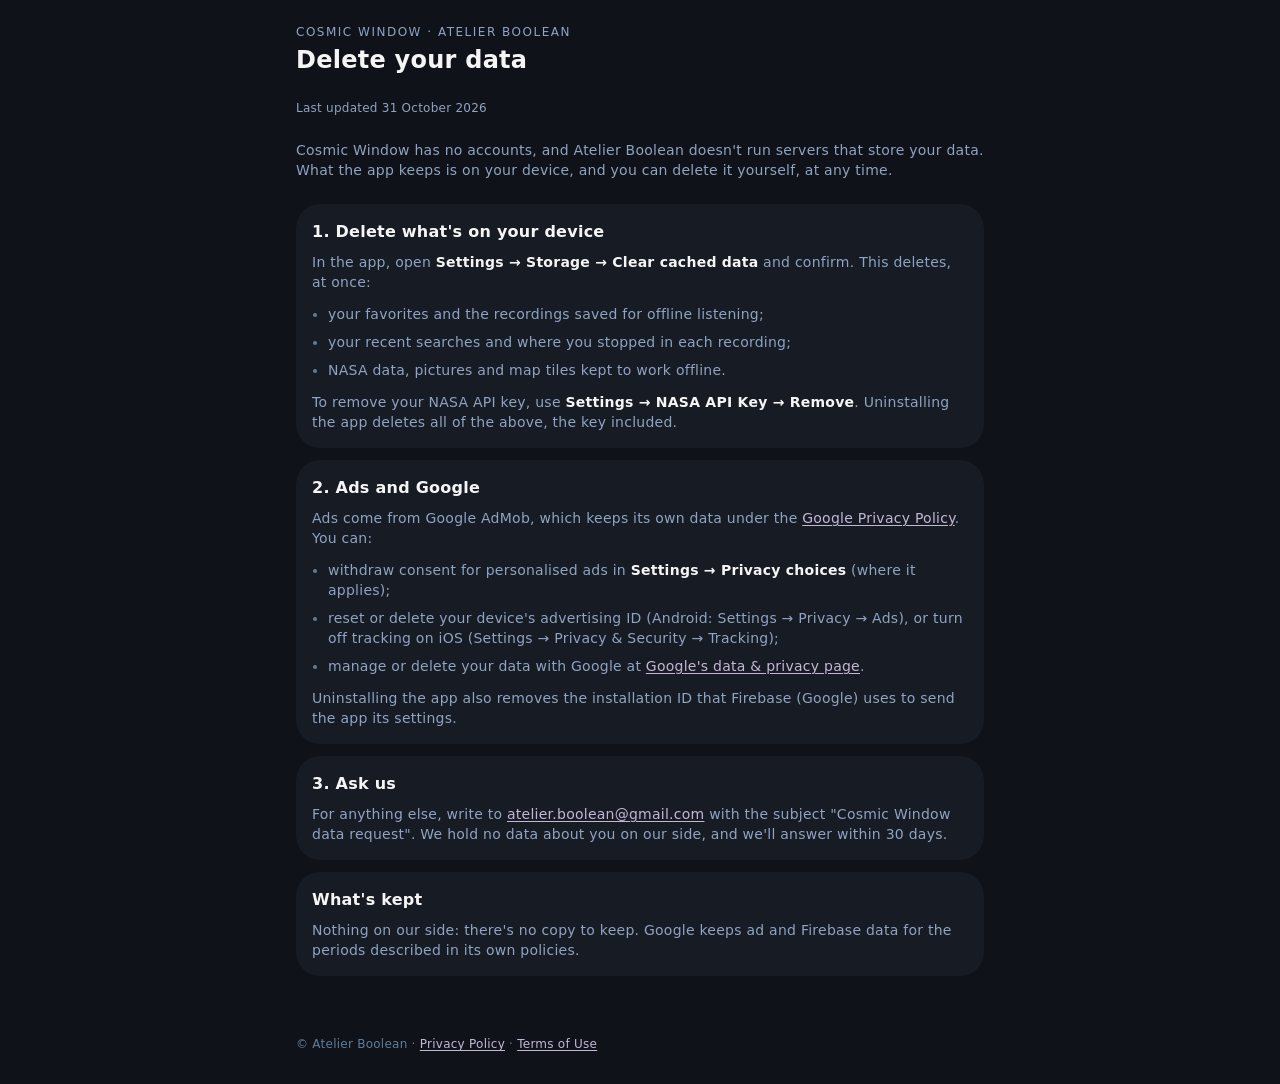
==== delete-data.html @ ecb5f743 "Added delete data doc" ====
<!doctype html>
<html lang="en">
<head>
  <meta charset="utf-8">
  <meta name="viewport" content="width=device-width, initial-scale=1">
  <title>Delete your data · Cosmic Window</title>
  <meta name="description" content="How to delete your data from Cosmic Window, by Atelier Boolean.">
  <link rel="stylesheet" href="style.css">
  <script>
    // Opened by the app (?app=1): it shows the title itself.
    if (new URLSearchParams(location.search).has('app')) {
      document.documentElement.classList.add('in-app');
    }
  </script>
</head>
<body>
  <header class="site-header">
    <p class="app-name">Cosmic Window · Atelier Boolean</p>
    <h1>Delete your data</h1>
  </header>

  <main>
    <p class="updated">Last updated 31 October 2026</p>
    <p class="intro">
      Cosmic Window has no accounts, and Atelier Boolean doesn't run servers
      that store your data. What the app keeps is on your device, and you can
      delete it yourself, at any time.
    </p>

    <section>
      <h2>1. Delete what's on your device</h2>
      <p>
        In the app, open <strong>Settings → Storage → Clear cached
        data</strong> and confirm. This deletes, at once:
      </p>
      <ul>
        <li>your favorites and the recordings saved for offline listening;</li>
        <li>your recent searches and where you stopped in each recording;</li>
        <li>NASA data, pictures and map tiles kept to work offline.</li>
      </ul>
      <p>
        To remove your NASA API key, use <strong>Settings → NASA API Key →
        Remove</strong>. Uninstalling the app deletes all of the above, the key
        included.
      </p>
    </section>

    <section>
      <h2>2. Ads and Google</h2>
      <p>
        Ads come from Google AdMob, which keeps its own data under the
        <a href="https://policies.google.com/privacy">Google Privacy Policy</a>.
        You can:
      </p>
      <ul>
        <li>
          withdraw consent for personalised ads in <strong>Settings → Privacy
          choices</strong> (where it applies);
        </li>
        <li>
          reset or delete your device's advertising ID (Android: Settings →
          Privacy → Ads), or turn off tracking on iOS (Settings → Privacy
          &amp; Security → Tracking);
        </li>
        <li>
          manage or delete your data with Google at
          <a href="https://myaccount.google.com/data-and-privacy">Google's data &amp; privacy page</a>.
        </li>
      </ul>
      <p>
        Uninstalling the app also removes the installation ID that Firebase
        (Google) uses to send the app its settings.
      </p>
    </section>

    <section>
      <h2>3. Ask us</h2>
      <p>
        For anything else, write to
        <a href="mailto:atelier.boolean@gmail.com?subject=Cosmic%20Window%20data%20request">atelier.boolean@gmail.com</a>
        with the subject "Cosmic Window data request". We hold no data about
        you on our side, and we'll answer within 30 days.
      </p>
    </section>

    <section>
      <h2>What's kept</h2>
      <p>
        Nothing on our side: there's no copy to keep. Google keeps ad and
        Firebase data for the periods described in its own policies.
      </p>
    </section>
  </main>

  <footer class="site-footer">
    © Atelier Boolean · <a href="privacy.html">Privacy Policy</a> ·
    <a href="terms.html">Terms of Use</a>
  </footer>
</body>
</html>
---- style.css ----
/* Cosmic Window's legal pages, in the app's dark theme. The values mirror
   the design system's tokens (DsDefaultColors.dark, a 4 px spacing and
   radius unit, the platform's system font), so the pages look the same in
   the app's webview and in a browser. */

:root {
  /* Colours (DsPalette, as mapped by DsDefaultColors.dark) */
  --background: #0f1218; /* inkBlack */
  --surface: #171b24; /* midnight */
  --surface-raised: #2e3544; /* dusk */
  --border: #2a3c5e; /* deepOceanBlue */
  --content-primary: #f5f5f5; /* offWhite */
  --content-secondary: #8fa3c2; /* mutedSkyBlue */
  --content-caption: #5e7d9b; /* oceanBlue */
  --accent: #c4b7d6; /* softPeriwinkle */
  --on-accent: #0f1218; /* inkBlack */

  /* Spacing: steps of a 4 px unit, named like the app's (s400 = 16 px) */
  --s100: 4px;
  --s200: 8px;
  --s300: 12px;
  --s400: 16px;
  --s600: 24px;
  --s800: 32px;
  --s1200: 48px;

  /* Corners */
  --r300: 12px;
  --r600: 24px;

  /* Type: body 14/20, titles as the app's title and headline roles */
  --body: 14px;
  --body-line: 20px;
  --small: 12px;
  --small-line: 16px;
  --title: 16px;
  --title-line: 24px;
  --headline: 24px;
  --headline-line: 32px;

  --page-width: 720px;

  color-scheme: dark;
}

* {
  box-sizing: border-box;
}

html {
  -webkit-text-size-adjust: 100%;
  text-size-adjust: 100%;
}

body {
  margin: 0;
  background: var(--background);
  color: var(--content-primary);
  font-family: system-ui, -apple-system, "Segoe UI", Roboto, sans-serif;
  font-size: var(--body);
  line-height: var(--body-line);
  letter-spacing: 0.25px;
}

main {
  max-width: var(--page-width);
  margin: 0 auto;
  padding: var(--s400) var(--s400) var(--s1200);
}

/* The page's own header, hidden when the app shows the page under its own
   title (?app=1). */
.site-header {
  max-width: var(--page-width);
  margin: 0 auto;
  padding: var(--s600) var(--s400) 0;
}

.in-app .site-header,
.in-app .site-footer {
  display: none;
}

.app-name {
  margin: 0 0 var(--s100);
  color: var(--content-secondary);
  font-size: var(--small);
  line-height: var(--small-line);
  letter-spacing: 1.5px;
  text-transform: uppercase;
}

h1 {
  margin: 0;
  font-size: var(--headline);
  line-height: var(--headline-line);
  font-weight: 600;
}

.updated {
  margin: var(--s200) 0 var(--s600);
  color: var(--content-secondary);
  font-size: var(--small);
  line-height: var(--small-line);
}

.in-app .updated {
  margin-top: 0;
}

.intro {
  margin: 0 0 var(--s600);
  color: var(--content-secondary);
}

/* A section reads like one of the app's Settings cards. */
section {
  margin: 0 0 var(--s300);
  padding: var(--s400);
  background: var(--surface);
  border-radius: var(--r600);
}

h2 {
  margin: 0 0 var(--s200);
  font-size: var(--title);
  line-height: var(--title-line);
  font-weight: 600;
}

h3 {
  margin: var(--s400) 0 var(--s100);
  font-size: var(--body);
  line-height: var(--body-line);
  font-weight: 600;
}

p,
ul {
  margin: 0 0 var(--s300);
  color: var(--content-secondary);
}

section > :last-child {
  margin-bottom: 0;
}

ul {
  padding-left: var(--s400);
}

li {
  margin-bottom: var(--s200);
}

li::marker {
  color: var(--content-caption);
}

strong {
  color: var(--content-primary);
  font-weight: 600;
}

a {
  color: var(--accent);
  text-decoration-thickness: 1px;
  text-underline-offset: 2px;
}

/* The landing page's two links, as the app's list rows. */
.links {
  margin: 0;
  padding: 0;
  list-style: none;
}

.links a {
  display: block;
  padding: var(--s400);
  color: var(--content-primary);
  font-size: var(--title);
  line-height: var(--title-line);
  text-decoration: none;
}

.links li {
  margin: 0 0 var(--s300);
  background: var(--surface);
  border-radius: var(--r600);
}

.site-footer {
  max-width: var(--page-width);
  margin: 0 auto;
  padding: 0 var(--s400) var(--s800);
  color: var(--content-caption);
  font-size: var(--small);
  line-height: var(--small-line);
}
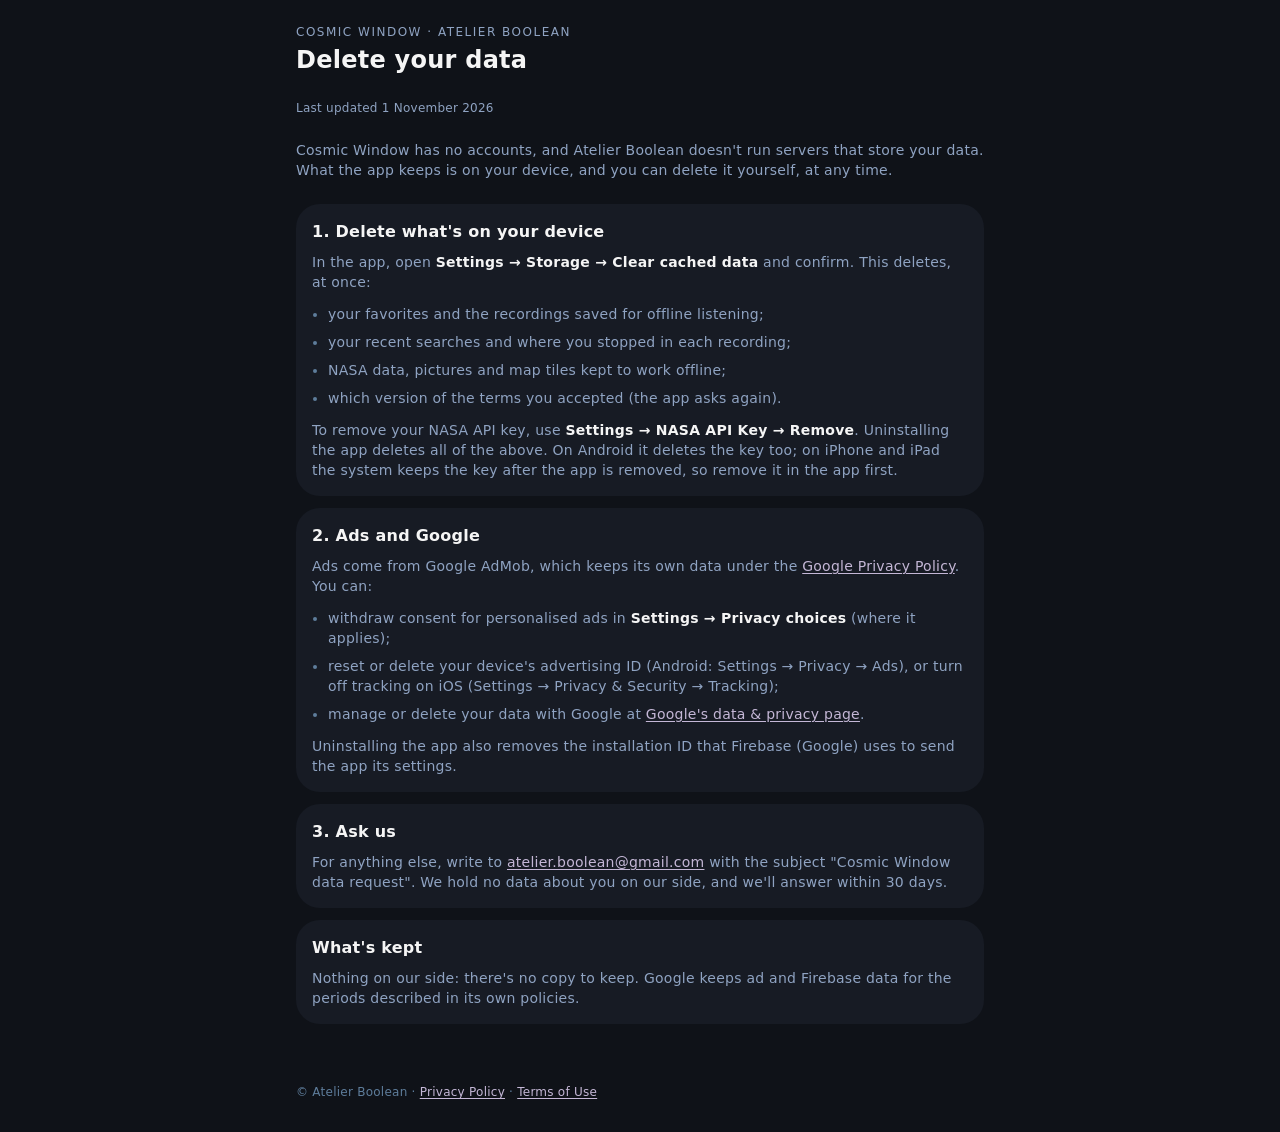
==== commit 45917b83: "Link the OpenStreetMap credit to its copyright page" ====
--- a/delete-data.html
+++ b/delete-data.html
@@ -20,7 +20,7 @@
   </header>
 
   <main>
-    <p class="updated">Last updated 31 October 2026</p>
+    <p class="updated">Last updated 1 November 2026</p>
     <p class="intro">
       Cosmic Window has no accounts, and Atelier Boolean doesn't run servers
       that store your data. What the app keeps is on your device, and you can
@@ -36,12 +36,14 @@
       <ul>
         <li>your favorites and the recordings saved for offline listening;</li>
         <li>your recent searches and where you stopped in each recording;</li>
-        <li>NASA data, pictures and map tiles kept to work offline.</li>
+        <li>NASA data, pictures and map tiles kept to work offline;</li>
+        <li>which version of the terms you accepted (the app asks again).</li>
       </ul>
       <p>
         To remove your NASA API key, use <strong>Settings → NASA API Key →
-        Remove</strong>. Uninstalling the app deletes all of the above, the key
-        included.
+        Remove</strong>. Uninstalling the app deletes all of the above. On
+        Android it deletes the key too; on iPhone and iPad the system keeps
+        the key after the app is removed, so remove it in the app first.
       </p>
     </section>
 
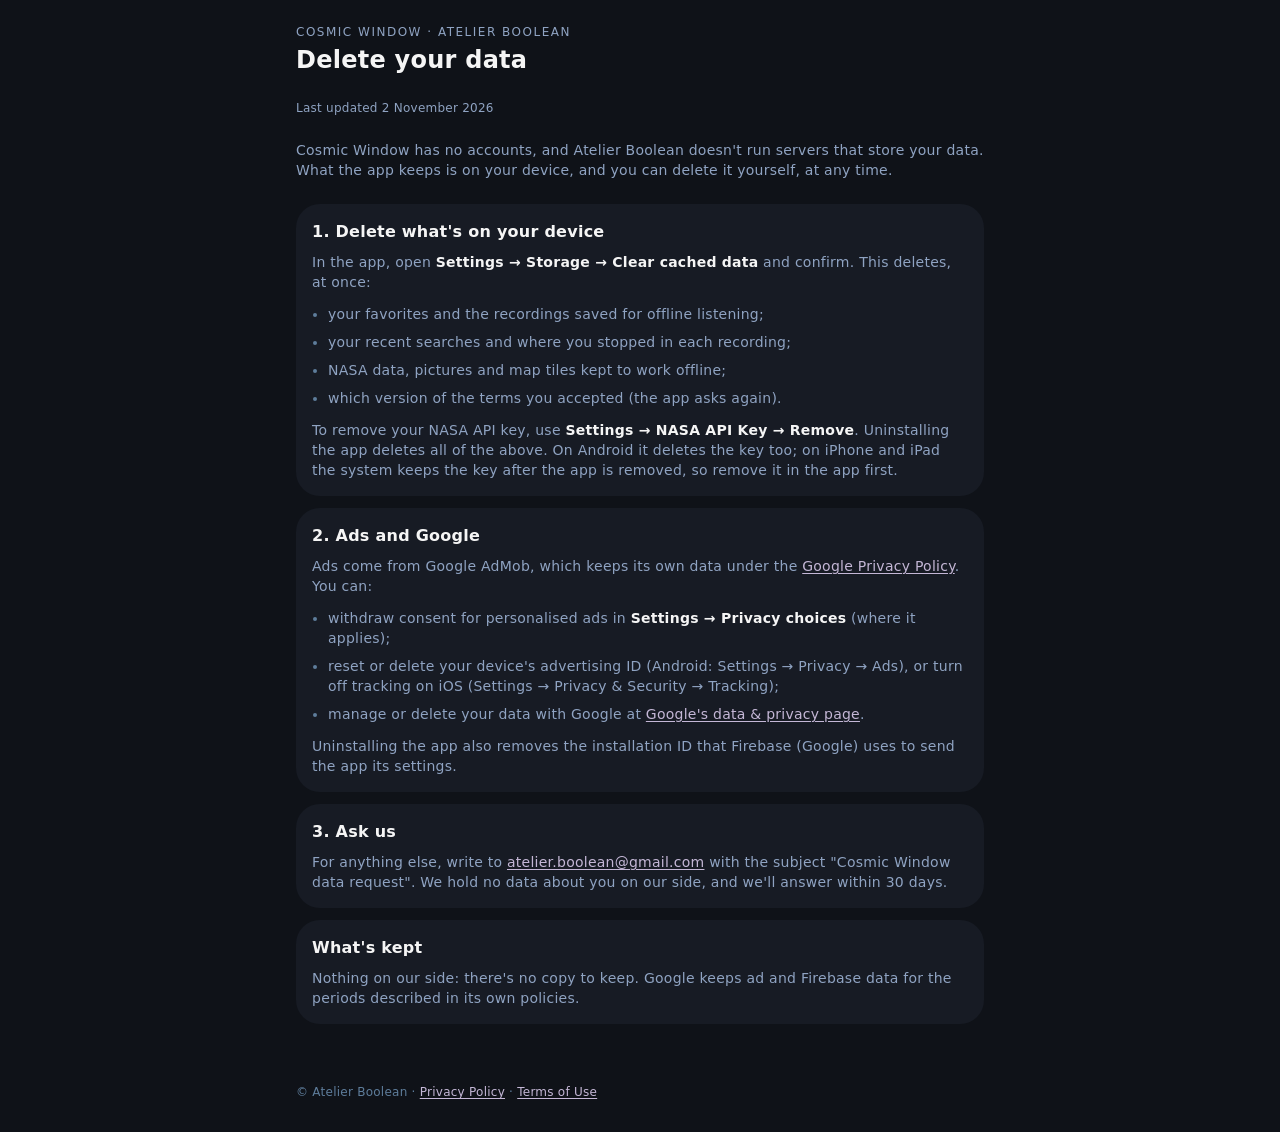
==== commit 36bac0dd: "Hide the other platform's text in the app, word complaints and digital consent internationally" ====
--- a/delete-data.html
+++ b/delete-data.html
@@ -7,10 +7,19 @@
   <meta name="description" content="How to delete your data from Cosmic Window, by Atelier Boolean.">
   <link rel="stylesheet" href="style.css">
   <script>
-    // Opened by the app (?app=1): it shows the title itself.
-    if (new URLSearchParams(location.search).has('app')) {
-      document.documentElement.classList.add('in-app');
-    }
+    (function () {
+      var params = new URLSearchParams(location.search);
+      // Opened by the app (?app=1): it shows the title itself.
+      if (params.has('app')) {
+        document.documentElement.classList.add('in-app');
+      }
+      // ?platform=android|ios (the app sends it): hide the other
+      // platform's text. Without it, both show.
+      var platform = params.get('platform');
+      if (platform === 'android' || platform === 'ios') {
+        document.documentElement.classList.add('platform-' + platform);
+      }
+    })();
   </script>
 </head>
 <body>
@@ -20,7 +29,7 @@
   </header>
 
   <main>
-    <p class="updated">Last updated 1 November 2026</p>
+    <p class="updated">Last updated 2 November 2026</p>
     <p class="intro">
       Cosmic Window has no accounts, and Atelier Boolean doesn't run servers
       that store your data. What the app keeps is on your device, and you can
@@ -42,8 +51,9 @@
       <p>
         To remove your NASA API key, use <strong>Settings → NASA API Key →
         Remove</strong>. Uninstalling the app deletes all of the above. On
-        Android it deletes the key too; on iPhone and iPad the system keeps
-        the key after the app is removed, so remove it in the app first.
+        Android it deletes the key too<span class="ios-only">; on iPhone and
+        iPad the system keeps the key after the app is removed, so remove it
+        in the app first</span>.
       </p>
     </section>
 
@@ -61,8 +71,8 @@
         </li>
         <li>
           reset or delete your device's advertising ID (Android: Settings →
-          Privacy → Ads), or turn off tracking on iOS (Settings → Privacy
-          &amp; Security → Tracking);
+          Privacy → Ads)<span class="ios-only">, or turn off tracking on iOS
+          (Settings → Privacy &amp; Security → Tracking)</span>;
         </li>
         <li>
           manage or delete your data with Google at
--- a/style.css
+++ b/style.css
@@ -76,6 +76,13 @@
   padding: var(--s600) var(--s400) 0;
 }
 
+/* Text for one platform only (.android-only, .ios-only), hidden on the
+   other when the app says which it runs on (?platform=…). */
+.platform-android .ios-only,
+.platform-ios .android-only {
+  display: none;
+}
+
 .in-app .site-header,
 .in-app .site-footer {
   display: none;
